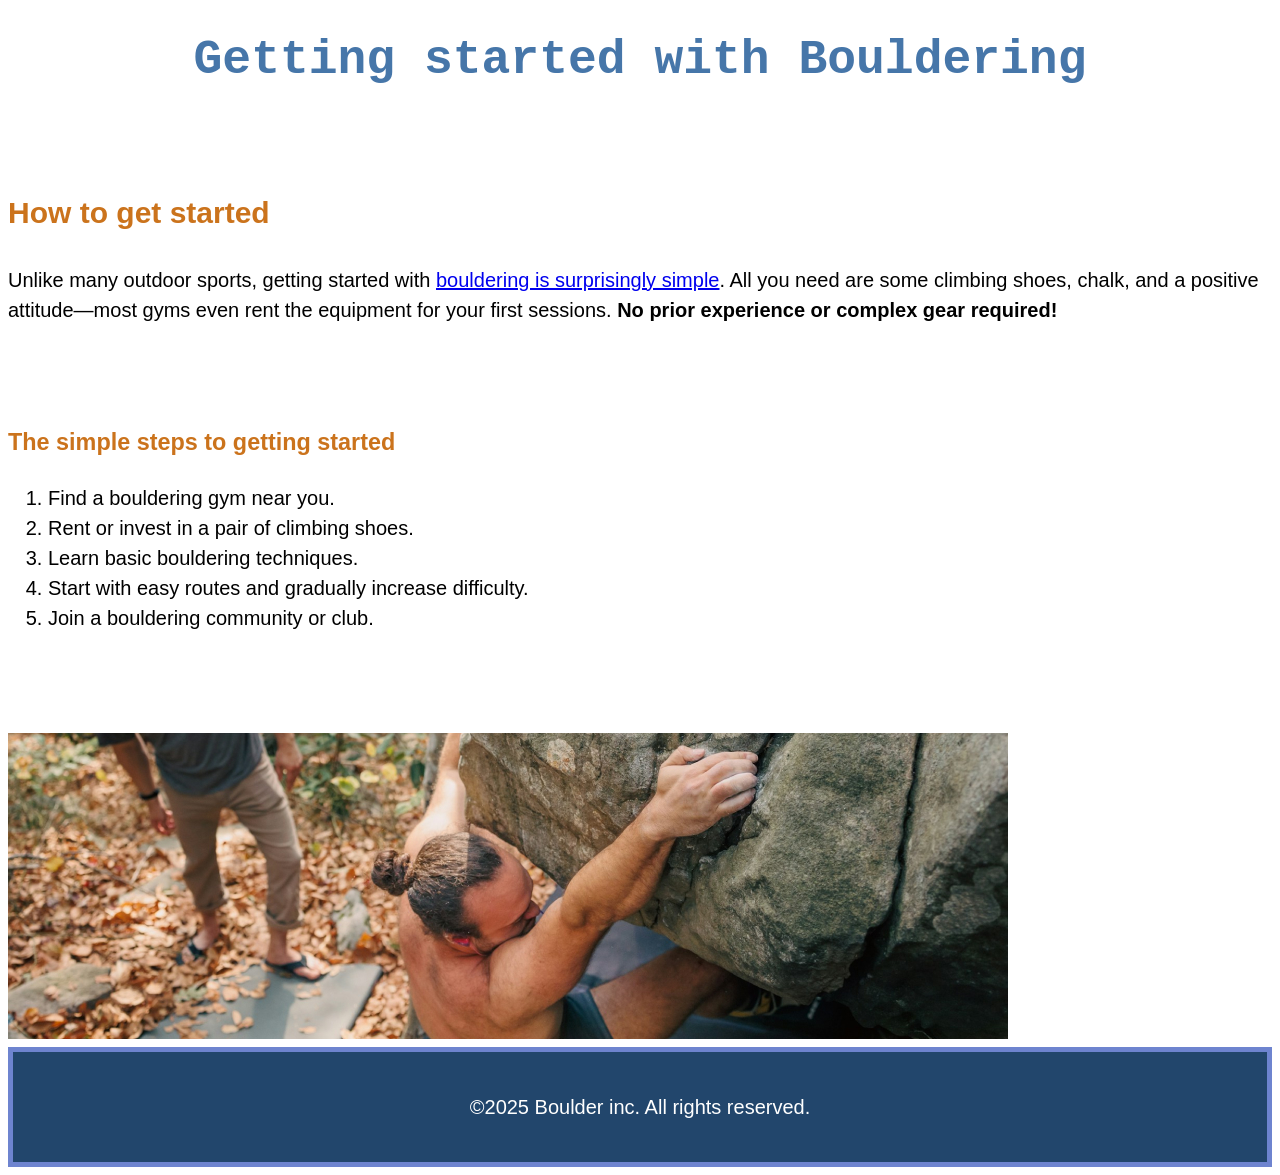
==== html-css-for-beginners-project-files/version_1/my-attempt/getting-started.html @ 87d3225a "first bouldersite commit" ====
<!doctype html>
<html lang="en">
    <head>
        <link href="css/styles.css" rel="stylesheet" />
        <meta charset="UTF-8" />
        <meta name="viewport" content="width=device-width, initial-scale=1.0" />
        <title>Getting Started - Bouldering</title>
    </head>
    <body>
        <header></header>

        <main>
            <h1>Getting started with Bouldering</h1>

            <section>
                <h2>How to get started</h2>
                <p>
                    Unlike many outdoor sports, getting started with
                    <a href="#">bouldering is surprisingly simple</a>. All you
                    need are some climbing shoes, chalk, and a positive
                    attitude—most gyms even rent the equipment for your first
                    sessions.
                    <strong
                        >No prior experience or complex gear required!</strong
                    >
                </p>
            </section>

            <section>
                <h3>The simple steps to getting started</h3>
                <ol>
                    <li>Find a bouldering gym near you.</li>
                    <li>Rent or invest in a pair of climbing shoes.</li>
                    <li>Learn basic bouldering techniques.</li>
                    <li>
                        Start with easy routes and gradually increase
                        difficulty.
                    </li>
                    <li>Join a bouldering community or club.</li>
                </ol>
            </section>

            <img
                src="../images/getting-started-outdoors.jpg"
                alt="A climber bouldering on a large rock outdoors"
            />
        </main>

        <footer>
            <p>&copy;2025 Boulder inc. All rights reserved.</p>
        </footer>
    </body>
</html>
---- html-css-for-beginners-project-files/version_1/my-attempt/css/styles.css ----
body {
    font-size: 1.25rem;
    font-family: sans-serif, monospace;
    line-height: 1.5;
}

header {
    text-align: center;
}

p {
    margin-block: 30px;
}

ul {
    margin-block: 30px;
}

h1 {
    font-size: 3rem;
    font-family: monospace;
    color: #4676a9;
    text-align: center;
    line-height: 1.2;
}

h2 {
    color: #cb731c;
}

h3 {
    color: #cb731c;
}

section {
    margin-block: 100px;
}

footer {
    padding-block: 10px;
    background-color: #22466c;
    color: #ffffff;
    text-align: center;
    border: 5px solid #6e84cf;
}
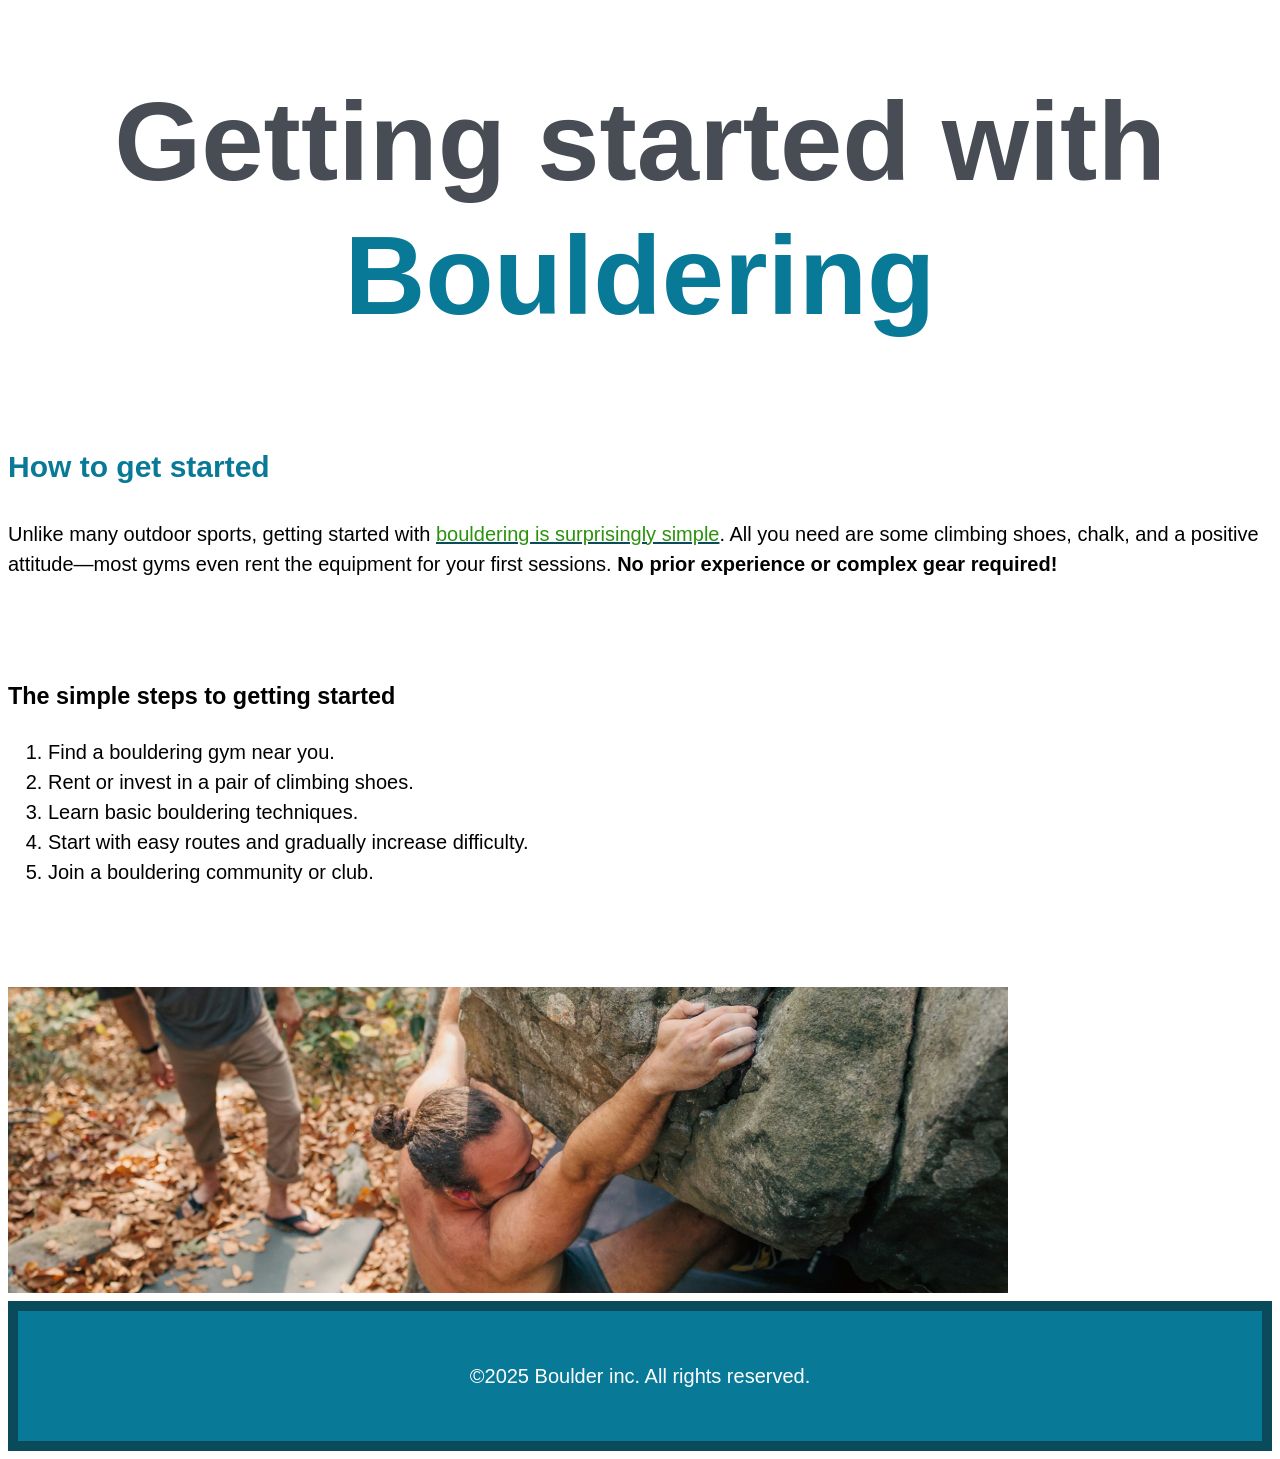
==== commit 72dae8d1: "halfway throgh module 5" ====
--- a/html-css-for-beginners-project-files/version_1/my-attempt/getting-started.html
+++ b/html-css-for-beginners-project-files/version_1/my-attempt/getting-started.html
@@ -10,16 +10,19 @@
         <header></header>
 
         <main>
-            <h1>Getting started with Bouldering</h1>
+            <h1>
+                Getting started with <span class="teal-text">Bouldering</span>
+            </h1>
 
             <section>
-                <h2>How to get started</h2>
+                <h2 class="teal-text">How to get started</h2>
                 <p>
                     Unlike many outdoor sports, getting started with
-                    <a href="#">bouldering is surprisingly simple</a>. All you
-                    need are some climbing shoes, chalk, and a positive
-                    attitude—most gyms even rent the equipment for your first
-                    sessions.
+                    <a href="https://en.wikipedia.org/wiki/Bouldering"
+                        >bouldering is surprisingly simple</a
+                    >. All you need are some climbing shoes, chalk, and a
+                    positive attitude—most gyms even rent the equipment for your
+                    first sessions.
                     <strong
                         >No prior experience or complex gear required!</strong
                     >
@@ -27,7 +30,7 @@
             </section>
 
             <section>
-                <h3>The simple steps to getting started</h3>
+                <h3 class="text-black">The simple steps to getting started</h3>
                 <ol>
                     <li>Find a bouldering gym near you.</li>
                     <li>Rent or invest in a pair of climbing shoes.</li>
@@ -46,7 +49,7 @@
             />
         </main>
 
-        <footer>
+        <footer class="teal-bg">
             <p>&copy;2025 Boulder inc. All rights reserved.</p>
         </footer>
     </body>
--- a/html-css-for-beginners-project-files/version_1/my-attempt/css/styles.css
+++ b/html-css-for-beginners-project-files/version_1/my-attempt/css/styles.css
@@ -1,3 +1,7 @@
+* {
+    box-sizing: border-box;
+}
+
 body {
     font-size: 1.25rem;
     font-family: sans-serif, monospace;
@@ -17,9 +21,8 @@
 }
 
 h1 {
-    font-size: 3rem;
-    font-family: monospace;
-    color: #4676a9;
+    font-size: 7rem;
+    color: #484d55;
     text-align: center;
     line-height: 1.2;
 }
@@ -36,10 +39,77 @@
     margin-block: 100px;
 }
 
+.li-color {
+    color: #087a98;
+}
+
+/* These is for changing the color of links to whatever u want */
+a {
+    color: #2b930b;
+}
+
+a:visited {
+    color: mediumaquamarine;
+}
+
+a:hover,
+a:focus-visible {
+    color: #5f9b9f;
+}
+
+a:active {
+    color: black;
+}
+
+a {
+    text-decoration-color: #0b4a5a;
+}
+
+/*
+.accent {
+    color: red;
+}
+
+#first-paragraph {
+    color: green;
+    font-size: 1.5rem;
+}
+*/
+
 footer {
-    padding-block: 10px;
+    /*    padding-block: 10px;
     background-color: #22466c;
+    color: #ffffff; */
+    text-align: center;
+    /*    border: 5px solid #6e84cf;*/
+}
+
+/* These are classes that can be reused*/
+.teal-text {
+    color: #087a98;
+}
+
+.teal-bg {
     color: #ffffff;
-    text-align: center;
-    border: 5px solid #6e84cf;
+    padding: 20px;
+    border: #0b4a5a solid 10px;
+    background-color: #087a98;
 }
+
+.text-black {
+    color: black;
+}
+
+/*
+p {
+    margin: 50px;
+    border: 10px solid mediumturquoise;
+    padding: 30px;
+    background: black;
+    color: antiquewhite;
+    inline-size: 200px;
+}
+*/
+/*
+git remote set-url origin https://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@github.com/timmy998/bouldersite.git
+*/
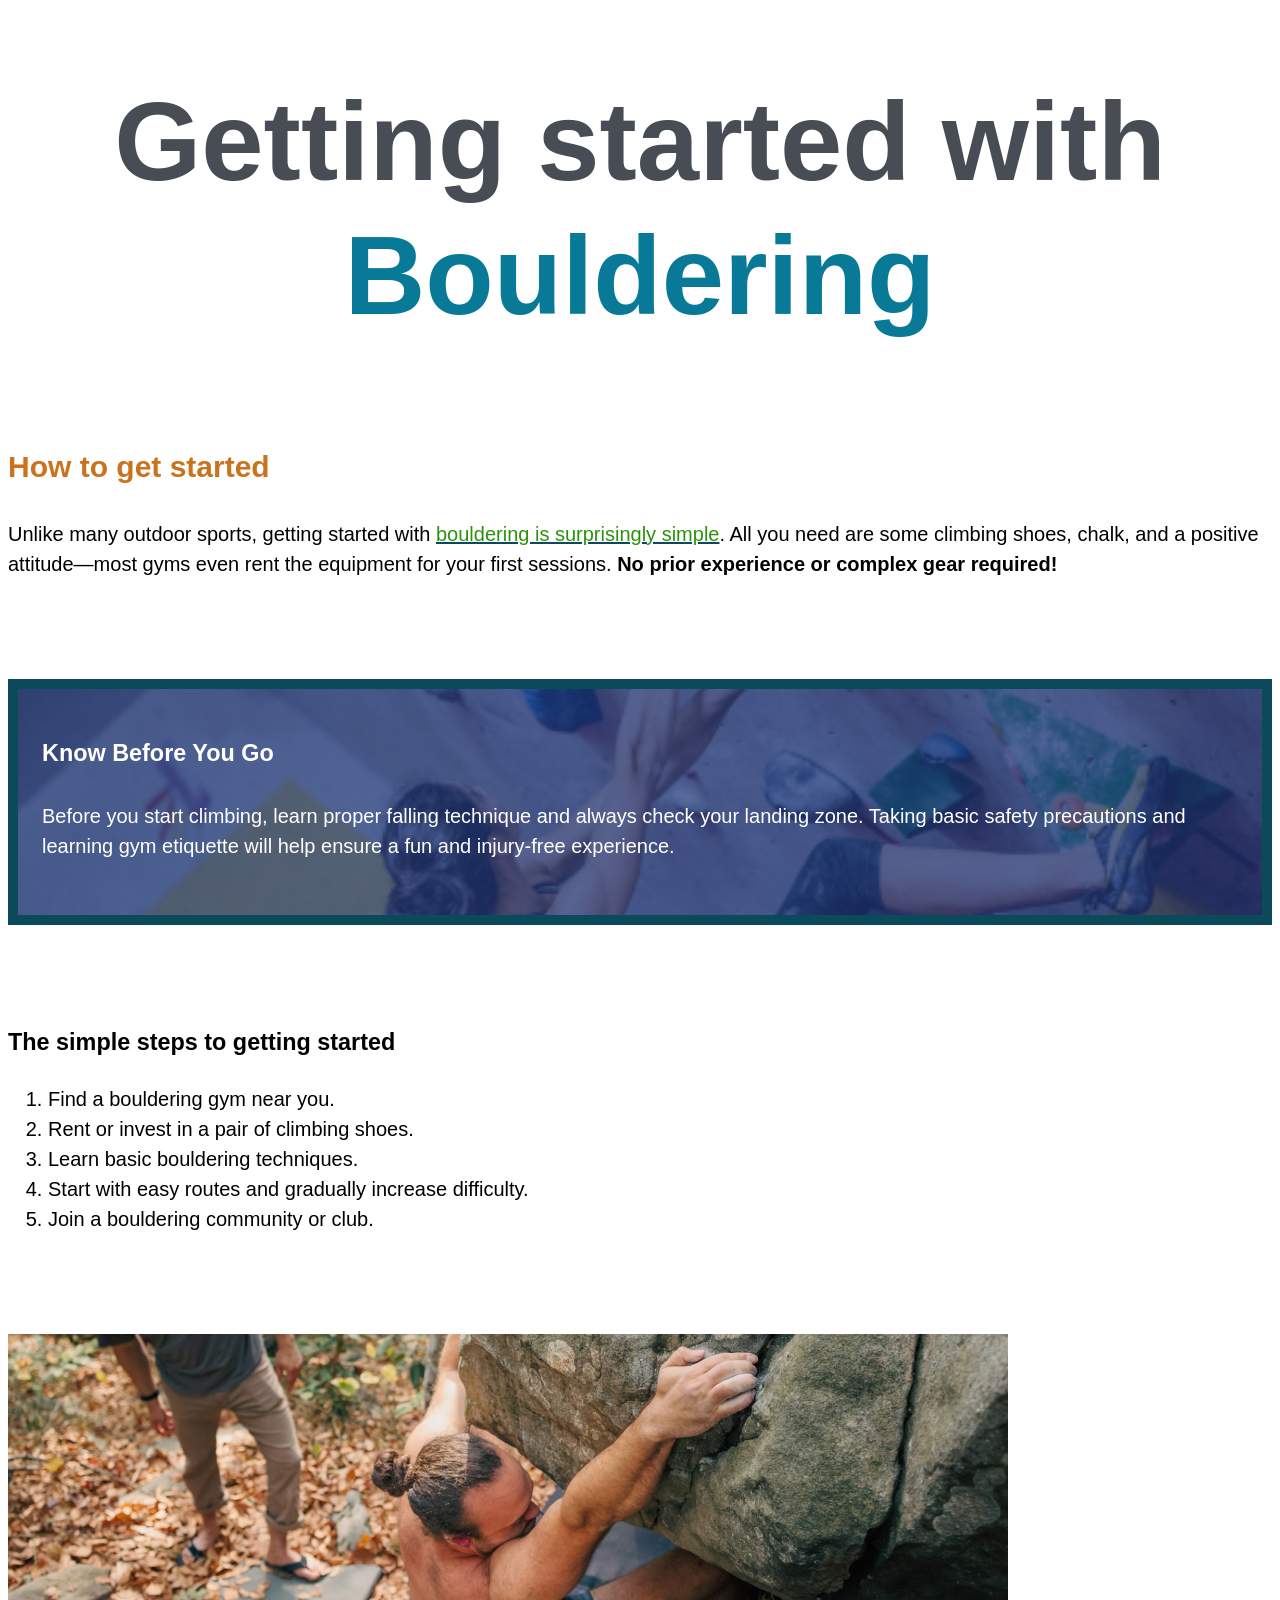
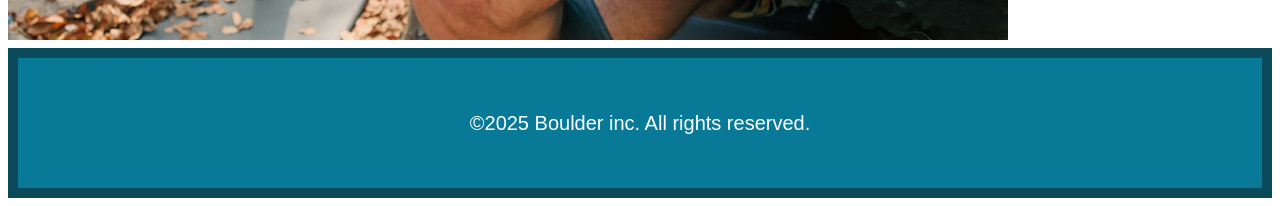
==== commit 4e45aa58: "moving on to css layouts" ====
--- a/html-css-for-beginners-project-files/version_1/my-attempt/getting-started.html
+++ b/html-css-for-beginners-project-files/version_1/my-attempt/getting-started.html
@@ -15,7 +15,7 @@
             </h1>
 
             <section>
-                <h2 class="teal-text">How to get started</h2>
+                <h2>How to get started</h2>
                 <p>
                     Unlike many outdoor sports, getting started with
                     <a href="https://en.wikipedia.org/wiki/Bouldering"
@@ -28,6 +28,15 @@
                     >
                 </p>
             </section>
+            <div class="climber-bg">
+                <h3>Know Before You Go</h3>
+                <p>
+                    Before you start climbing, learn proper falling technique
+                    and always check your landing zone. Taking basic safety
+                    precautions and learning gym etiquette will help ensure a
+                    fun and injury-free experience.
+                </p>
+            </div>
 
             <section>
                 <h3 class="text-black">The simple steps to getting started</h3>
--- a/html-css-for-beginners-project-files/version_1/my-attempt/css/styles.css
+++ b/html-css-for-beginners-project-files/version_1/my-attempt/css/styles.css
@@ -28,10 +28,6 @@
 }
 
 h2 {
-    color: #cb731c;
-}
-
-h3 {
     color: #cb731c;
 }
 
@@ -96,10 +92,36 @@
     background-color: #087a98;
 }
 
+.teal-bg strong {
+    color: magenta;
+}
+
 .text-black {
     color: black;
 }
 
+.climber-bg {
+    color: #ffffff;
+    background-image: url("../../../version_2/images/simple-steps.jpg");
+    padding: 24px;
+    border: #0b4a5a solid 10px;
+    background-repeat: no-repeat;
+    background-position: center;
+    background-size: cover;
+}
+
+/*
+ul,
+ol {
+    color: magenta;
+    list-style:;
+}
+
+li::marker {
+    color: maroon;
+    content: "🔥";
+}
+*/
 /*
 p {
     margin: 50px;
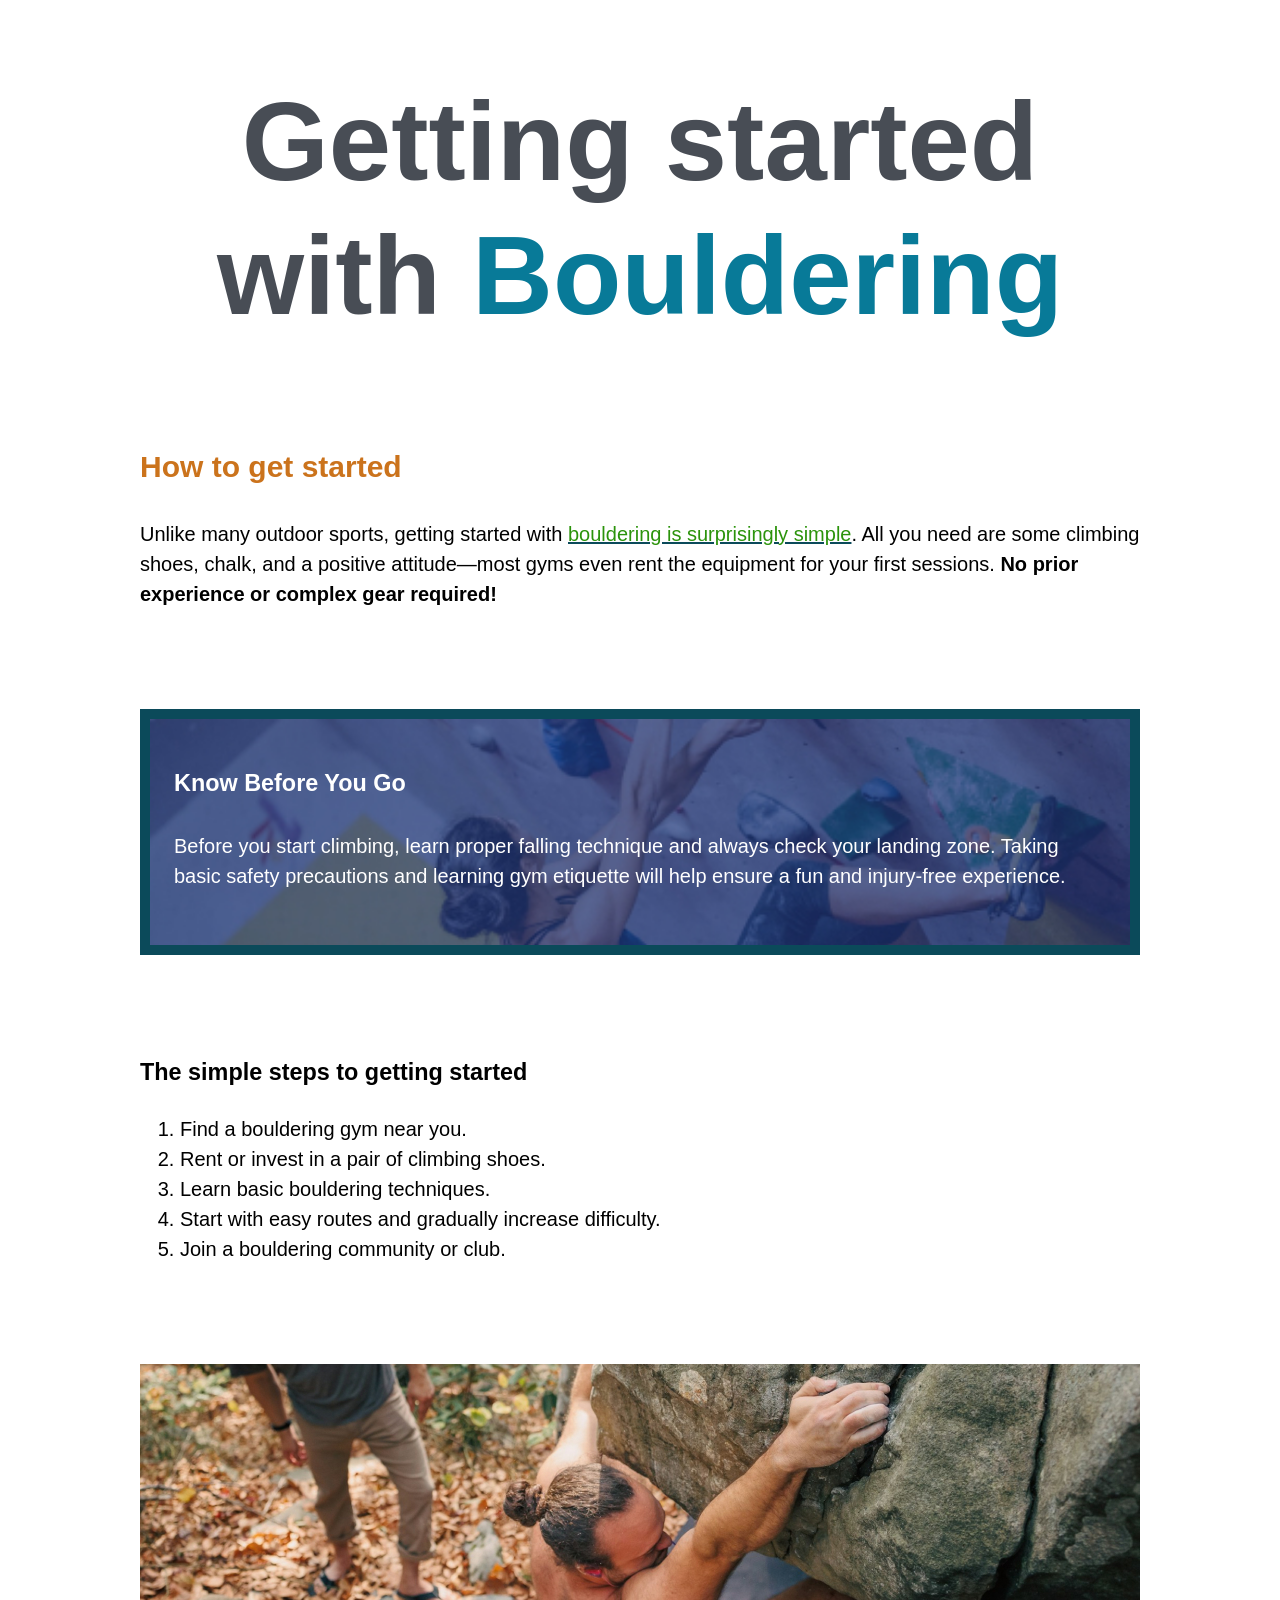
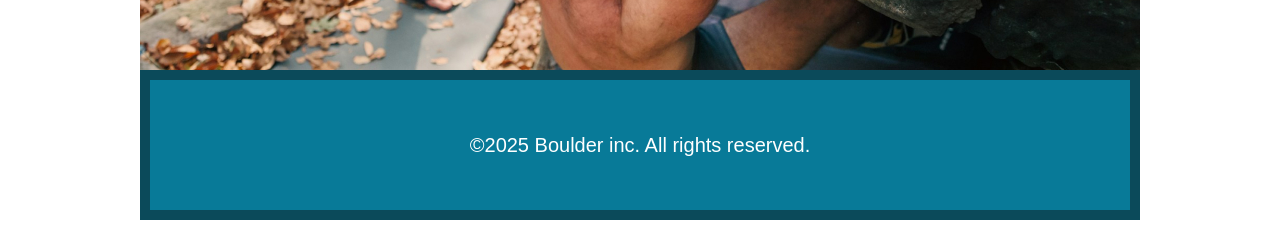
==== commit a6b9253a: "did adaptable images things" ====
--- a/html-css-for-beginners-project-files/version_1/my-attempt/getting-started.html
+++ b/html-css-for-beginners-project-files/version_1/my-attempt/getting-started.html
@@ -7,59 +7,65 @@
         <title>Getting Started - Bouldering</title>
     </head>
     <body>
-        <header></header>
+        <div class="wrapper">
+            <header></header>
 
-        <main>
-            <h1>
-                Getting started with <span class="teal-text">Bouldering</span>
-            </h1>
+            <main>
+                <h1>
+                    Getting started with
+                    <span class="teal-text">Bouldering</span>
+                </h1>
 
-            <section>
-                <h2>How to get started</h2>
-                <p>
-                    Unlike many outdoor sports, getting started with
-                    <a href="https://en.wikipedia.org/wiki/Bouldering"
-                        >bouldering is surprisingly simple</a
-                    >. All you need are some climbing shoes, chalk, and a
-                    positive attitude—most gyms even rent the equipment for your
-                    first sessions.
-                    <strong
-                        >No prior experience or complex gear required!</strong
-                    >
-                </p>
-            </section>
-            <div class="climber-bg">
-                <h3>Know Before You Go</h3>
-                <p>
-                    Before you start climbing, learn proper falling technique
-                    and always check your landing zone. Taking basic safety
-                    precautions and learning gym etiquette will help ensure a
-                    fun and injury-free experience.
-                </p>
-            </div>
+                <section>
+                    <h2>How to get started</h2>
+                    <p>
+                        Unlike many outdoor sports, getting started with
+                        <a href="https://en.wikipedia.org/wiki/Bouldering"
+                            >bouldering is surprisingly simple</a
+                        >. All you need are some climbing shoes, chalk, and a
+                        positive attitude—most gyms even rent the equipment for
+                        your first sessions.
+                        <strong
+                            >No prior experience or complex gear
+                            required!</strong
+                        >
+                    </p>
+                </section>
+                <div class="climber-bg">
+                    <h3>Know Before You Go</h3>
+                    <p>
+                        Before you start climbing, learn proper falling
+                        technique and always check your landing zone. Taking
+                        basic safety precautions and learning gym etiquette will
+                        help ensure a fun and injury-free experience.
+                    </p>
+                </div>
 
-            <section>
-                <h3 class="text-black">The simple steps to getting started</h3>
-                <ol>
-                    <li>Find a bouldering gym near you.</li>
-                    <li>Rent or invest in a pair of climbing shoes.</li>
-                    <li>Learn basic bouldering techniques.</li>
-                    <li>
-                        Start with easy routes and gradually increase
-                        difficulty.
-                    </li>
-                    <li>Join a bouldering community or club.</li>
-                </ol>
-            </section>
+                <section>
+                    <h3 class="text-black">
+                        The simple steps to getting started
+                    </h3>
+                    <ol>
+                        <li>Find a bouldering gym near you.</li>
+                        <li>Rent or invest in a pair of climbing shoes.</li>
+                        <li>Learn basic bouldering techniques.</li>
+                        <li>
+                            Start with easy routes and gradually increase
+                            difficulty.
+                        </li>
+                        <li>Join a bouldering community or club.</li>
+                    </ol>
+                </section>
 
-            <img
-                src="../images/getting-started-outdoors.jpg"
-                alt="A climber bouldering on a large rock outdoors"
-            />
-        </main>
+                <img
+                    src="../images/getting-started-outdoors.jpg"
+                    alt="A climber bouldering on a large rock outdoors"
+                />
+            </main>
 
-        <footer class="teal-bg">
-            <p>&copy;2025 Boulder inc. All rights reserved.</p>
-        </footer>
+            <footer class="teal-bg">
+                <p>&copy;2025 Boulder inc. All rights reserved.</p>
+            </footer>
+        </div>
     </body>
 </html>
--- a/html-css-for-beginners-project-files/version_1/my-attempt/css/styles.css
+++ b/html-css-for-beginners-project-files/version_1/my-attempt/css/styles.css
@@ -35,6 +35,11 @@
     margin-block: 100px;
 }
 
+.wrapper {
+    max-inline-size: 1000px;
+    margin-inline: auto;
+}
+
 .li-color {
     color: #087a98;
 }
@@ -51,6 +56,11 @@
 a:hover,
 a:focus-visible {
     color: #5f9b9f;
+}
+
+img {
+    display: block;
+    max-inline-size: 100%;
 }
 
 a:active {
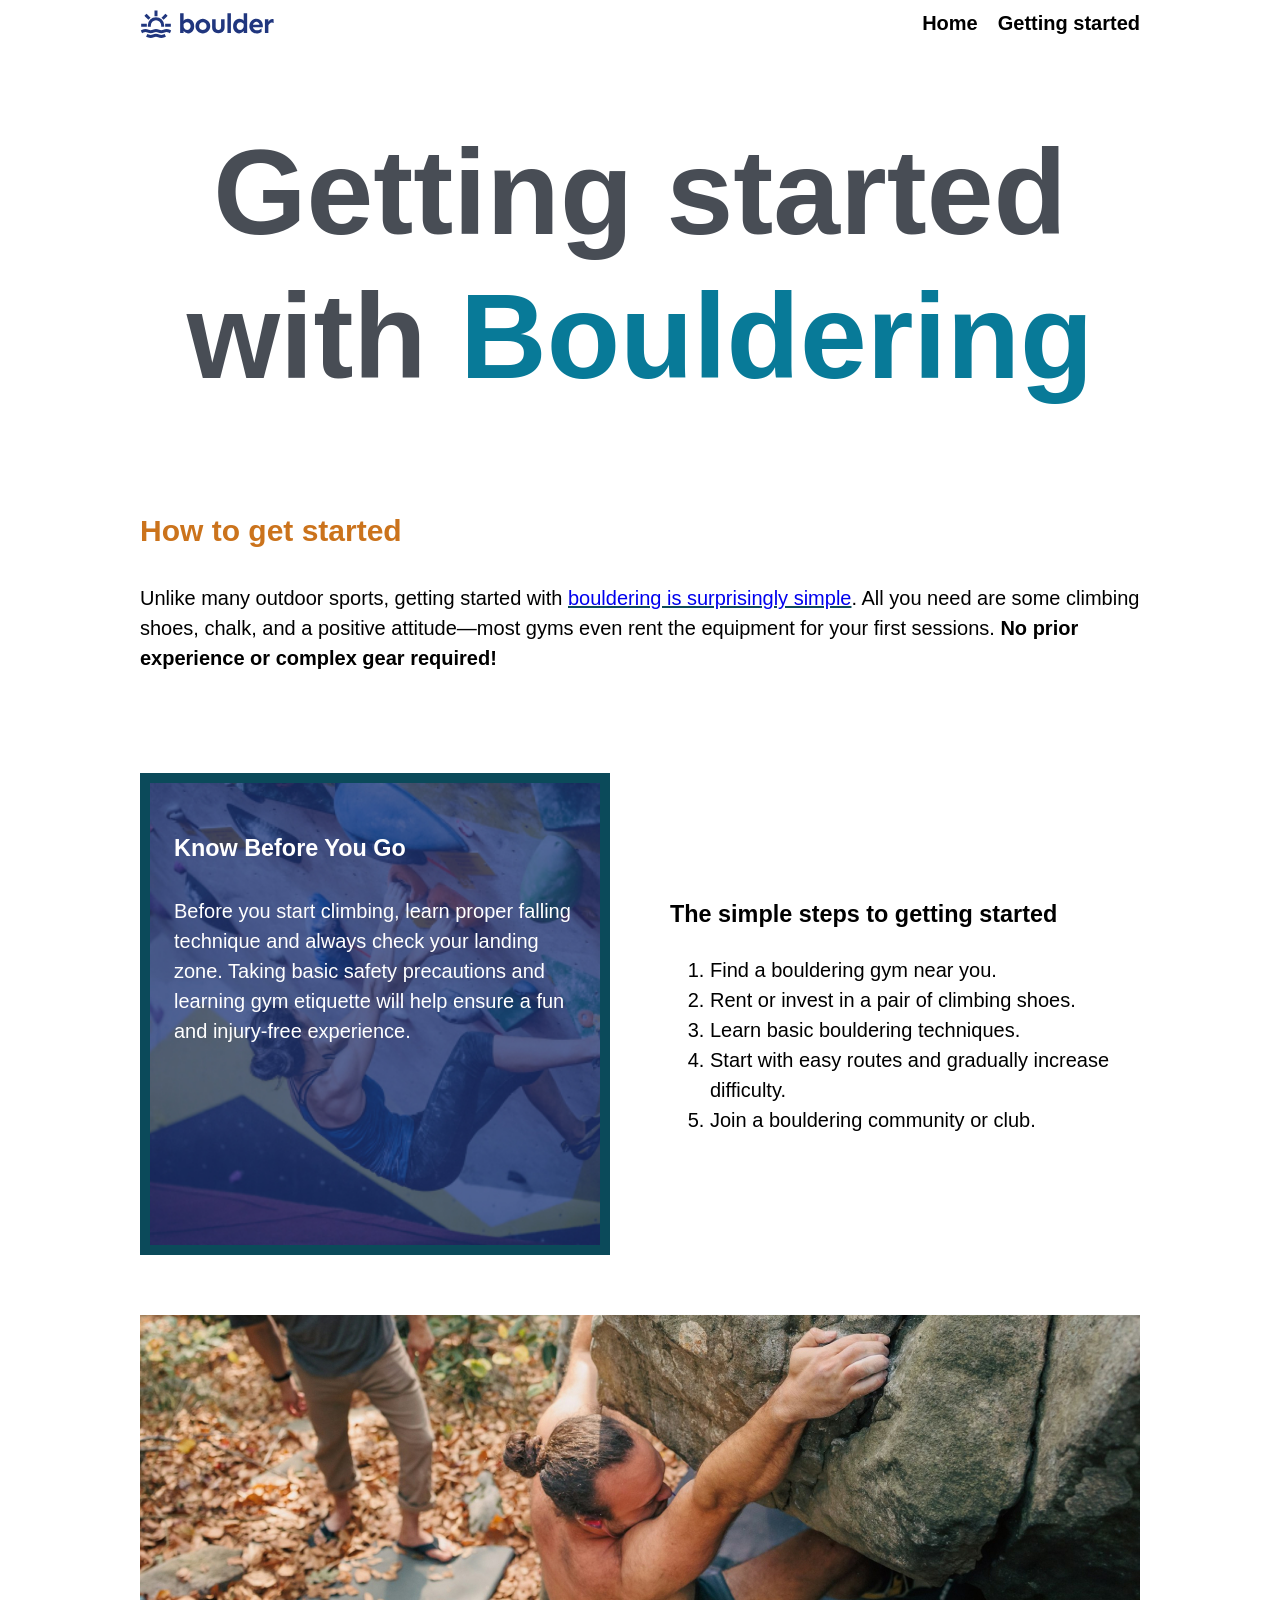
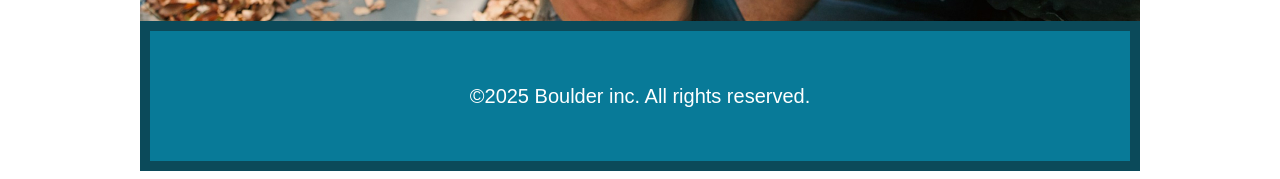
==== commit a217abac: "finished basic css styling" ====
--- a/html-css-for-beginners-project-files/version_1/my-attempt/getting-started.html
+++ b/html-css-for-beginners-project-files/version_1/my-attempt/getting-started.html
@@ -8,7 +8,20 @@
     </head>
     <body>
         <div class="wrapper">
-            <header></header>
+            <header>
+                <img src="../images/logo.svg" alt="Boulder Logo" />
+                <nav class="primary-navigation" aria-label="Primary Navigation">
+
+
+
+                    <ul>
+                        <li><a href="index.html">Home</a></li>
+                        <li>
+                            <a href="getting-started.html">Getting started</a>
+                        </li>
+                    </ul>
+                </nav>
+            </header>
 
             <main>
                 <h1>
@@ -30,31 +43,39 @@
                             required!</strong
                         >
                     </p>
+
+
                 </section>
-                <div class="climber-bg">
-                    <h3>Know Before You Go</h3>
-                    <p>
-                        Before you start climbing, learn proper falling
-                        technique and always check your landing zone. Taking
-                        basic safety precautions and learning gym etiquette will
-                        help ensure a fun and injury-free experience.
-                    </p>
-                </div>
+                <div class="two-column-layout">
 
-                <section>
-                    <h3 class="text-black">
-                        The simple steps to getting started
-                    </h3>
-                    <ol>
-                        <li>Find a bouldering gym near you.</li>
-                        <li>Rent or invest in a pair of climbing shoes.</li>
-                        <li>Learn basic bouldering techniques.</li>
-                        <li>
-                            Start with easy routes and gradually increase
-                            difficulty.
-                        </li>
-                        <li>Join a bouldering community or club.</li>
-                    </ol>
+                        <div class="climber-bg">
+                            <h3>Know Before You Go</h3>
+                            <p>
+                                Before you start climbing, learn proper falling
+                                technique and always check your landing zone. Taking
+                                basic safety precautions and learning gym etiquette will
+                                help ensure a fun and injury-free experience.
+                            </p>
+                        </div>
+
+
+                    <section>
+                            <div>
+                                <h3 class="text-black">
+                                    The simple steps to getting started
+                                </h3>
+                                <ol>
+                                    <li>Find a bouldering gym near you.</li>
+                                    <li>Rent or invest in a pair of climbing shoes.</li>
+                                    <li>Learn basic bouldering techniques.</li>
+                                    <li>
+                                        Start with easy routes and gradually increase
+                                        difficulty.
+                                    </li>
+                                    <li>Join a bouldering community or club.</li>
+                                </ol>
+                            </div>
+                        </div>
                 </section>
 
                 <img
--- a/html-css-for-beginners-project-files/version_1/my-attempt/css/styles.css
+++ b/html-css-for-beginners-project-files/version_1/my-attempt/css/styles.css
@@ -8,9 +8,11 @@
     line-height: 1.5;
 }
 
+/*
 header {
     text-align: center;
 }
+*/
 
 p {
     margin-block: 30px;
@@ -21,10 +23,14 @@
 }
 
 h1 {
-    font-size: 7rem;
+    font-size: 4.5rem;
     color: #484d55;
     text-align: center;
     line-height: 1.2;
+
+    @media (width > 720px) {
+        font-size: 7.5rem;
+    }
 }
 
 h2 {
@@ -33,6 +39,30 @@
 
 section {
     margin-block: 100px;
+}
+
+header {
+    display: flex;
+    justify-content: space-between;
+    gap: 20px;
+    /* border: 5px dotted red; */
+}
+/*
+header img {
+    border: 5px solid green;
+}
+
+.primary-navigation {
+    border: 5px dashed purple;
+}
+*/
+
+.primary-navigation ul {
+    display: flex;
+    gap: 20px;
+    list-style: none;
+    margin: 0;
+    padding: 0;
 }
 
 .wrapper {
@@ -40,14 +70,36 @@
     margin-inline: auto;
 }
 
+.two-column-layout {
+    display: grid;
+    gap: 60px;
+    margin-block-end: 60px;
+
+    @media (width > 720px) {
+        grid-template-columns: 1fr 1fr;
+    }
+}
+
+/*Media query to control how the website behaves on different screens.
+ in this specific case, it's being used so that the two columns only come into play when the screen is larger than a certain size
+ you can nest these in ou selectors, the example below is how you'd write it normally.
+@media (width > 600px) {
+    .two-column-layout {
+        grid-template-columns: 1fr 1fr;
+    }
+}
+*/
+
 .li-color {
     color: #087a98;
 }
 
 /* These is for changing the color of links to whatever u want */
+/*S
 a {
     color: #2b930b;
 }
+*/
 
 a:visited {
     color: mediumaquamarine;
@@ -65,6 +117,17 @@
 
 a:active {
     color: black;
+}
+
+.primary-navigation a {
+    color: black;
+    font-weight: bold;
+    text-decoration: none;
+}
+
+.primary-navigation a:hover,
+.primary-navigation a:focus-visible {
+    color: #5f9b9f;
 }
 
 a {
@@ -100,10 +163,6 @@
     padding: 20px;
     border: #0b4a5a solid 10px;
     background-color: #087a98;
-}
-
-.teal-bg strong {
-    color: magenta;
 }
 
 .text-black {
@@ -142,6 +201,3 @@
     inline-size: 200px;
 }
 */
-/*
-git remote set-url origin https://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@github.com/timmy998/bouldersite.git
-*/
